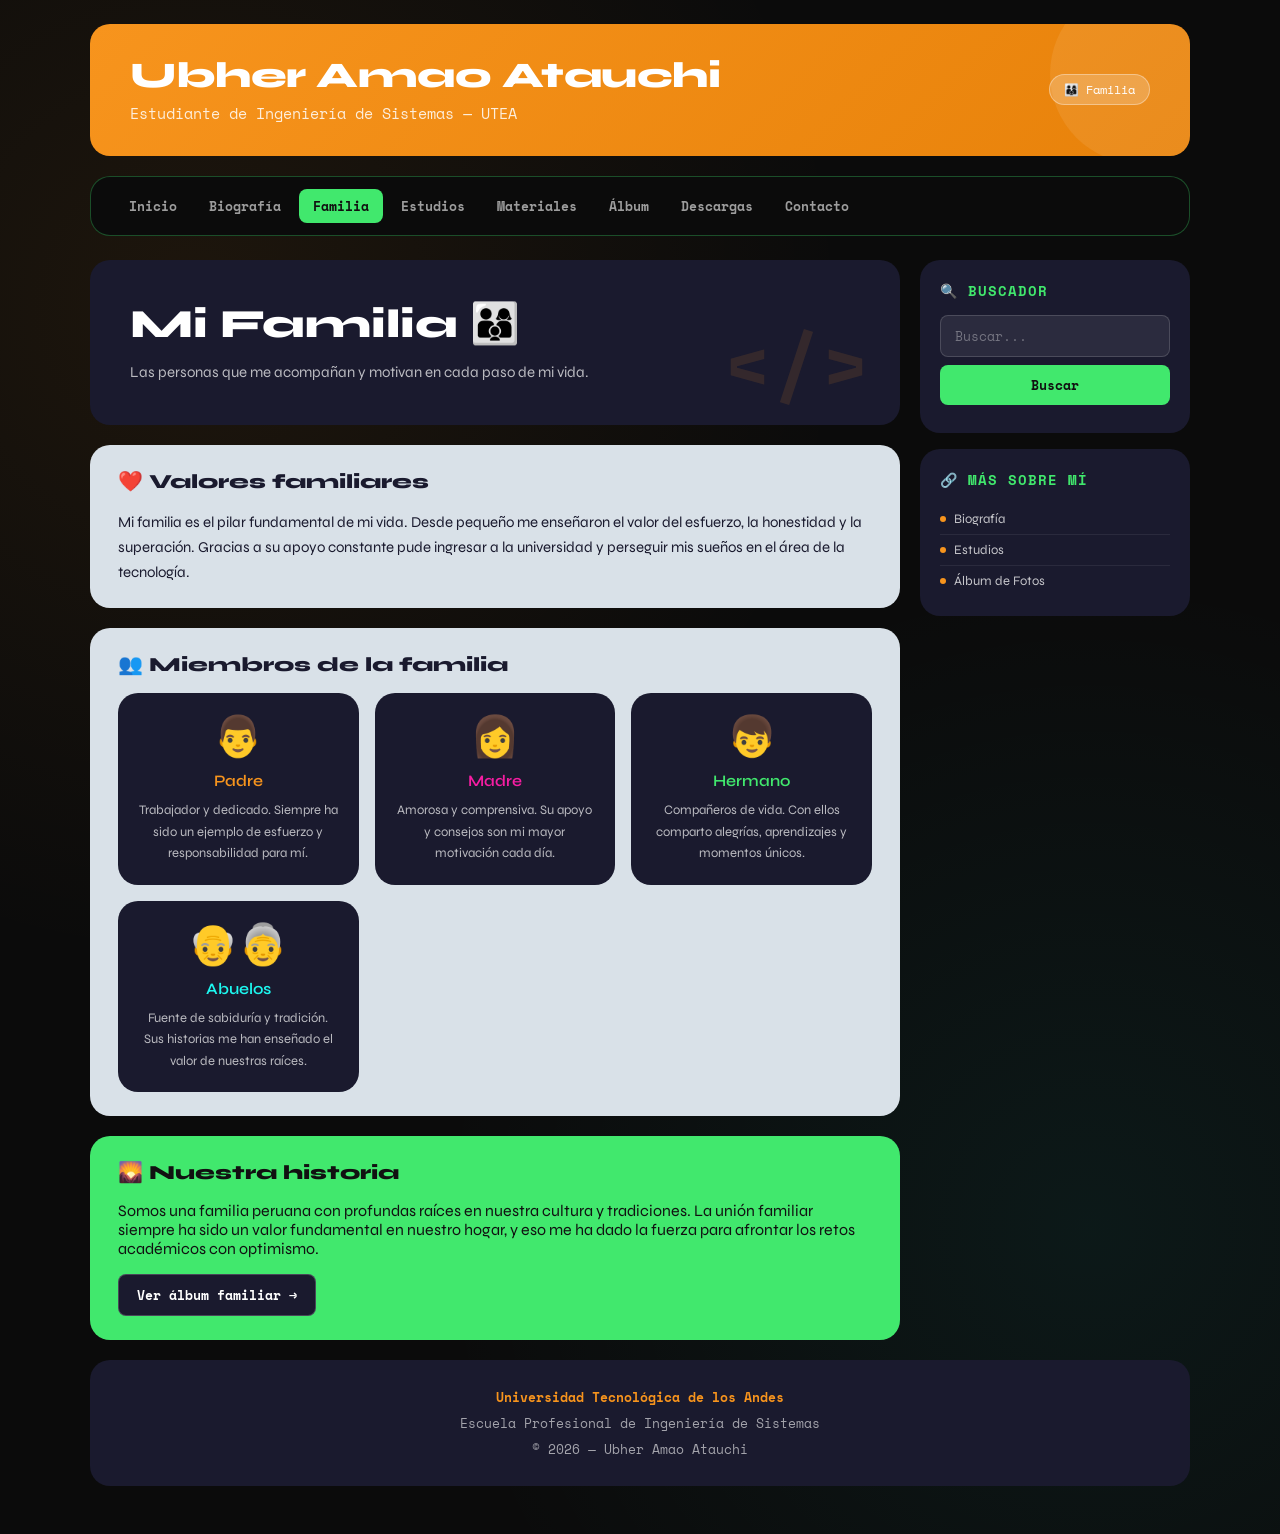
==== pages/familia.html @ 2daa9601 "Add files via upload" ====
<!DOCTYPE html>
<html lang="es">
<head>
  <meta charset="UTF-8">
  <meta name="viewport" content="width=device-width, initial-scale=1.0">
  <title>Familia — Ubher Amao Atauchi</title>
  <link rel="stylesheet" href="../assets/css/style.css">
</head>
<body>
<div class="contenedor">

  <header>
    <div class="header-texto">
      <h1>Ubher Amao Atauchi</h1>
      <p>Estudiante de Ingeniería de Sistemas — UTEA</p>
    </div>
    <span class="header-badge">👨‍👩‍👦 Familia</span>
  </header>

  <nav>
    <ul>
      <li><a href="../index.html">Inicio</a></li>
      <li><a href="biografia.html">Biografía</a></li>
      <li><a href="familia.html" class="activo">Familia</a></li>
      <li><a href="estudios.html">Estudios</a></li>
      <li><a href="materiales.html">Materiales</a></li>
      <li><a href="album.html">Álbum</a></li>
      <li><a href="descargas.html">Descargas</a></li>
      <li><a href="contacto.html">Contacto</a></li>
    </ul>
  </nav>

  <div class="contenido-central">
    <div class="main-content">

      <div class="hero">
        <h2>Mi Familia 👨‍👩‍👦</h2>
        <p>Las personas que me acompañan y motivan en cada paso de mi vida.</p>
      </div>

      <div class="card">
        <h2>❤️ Valores familiares</h2>
        <p>Mi familia es el pilar fundamental de mi vida. Desde pequeño me enseñaron el valor del esfuerzo, la honestidad y la superación. Gracias a su apoyo constante pude ingresar a la universidad y perseguir mis sueños en el área de la tecnología.</p>
      </div>

      <div class="card">
        <h2>👥 Miembros de la familia</h2>
        <div class="grid-2">
          <div class="card-oscura" style="padding:20px;">
            <div style="font-size:40px;text-align:center;margin-bottom:10px;">👨</div>
            <h3 style="text-align:center;color:var(--naranja);">Padre</h3>
            <p style="font-size:13px;color:rgba(255,255,255,0.7);text-align:center;margin-top:8px;">Trabajador y dedicado. Siempre ha sido un ejemplo de esfuerzo y responsabilidad para mí.</p>
          </div>
          <div class="card-oscura" style="padding:20px;">
            <div style="font-size:40px;text-align:center;margin-bottom:10px;">👩</div>
            <h3 style="text-align:center;color:var(--rosa);">Madre</h3>
            <p style="font-size:13px;color:rgba(255,255,255,0.7);text-align:center;margin-top:8px;">Amorosa y comprensiva. Su apoyo y consejos son mi mayor motivación cada día.</p>
          </div>
          <div class="card-oscura" style="padding:20px;">
            <div style="font-size:40px;text-align:center;margin-bottom:10px;">👦</div>
            <h3 style="text-align:center;color:var(--verde);">Hermano</h3>
            <p style="font-size:13px;color:rgba(255,255,255,0.7);text-align:center;margin-top:8px;">Compañeros de vida. Con ellos comparto alegrías, aprendizajes y momentos únicos.</p>
          </div>
          <div class="card-oscura" style="padding:20px;">
            <div style="font-size:40px;text-align:center;margin-bottom:10px;">👴👵</div>
            <h3 style="text-align:center;color:var(--cyan);">Abuelos</h3>
            <p style="font-size:13px;color:rgba(255,255,255,0.7);text-align:center;margin-top:8px;">Fuente de sabiduría y tradición. Sus historias me han enseñado el valor de nuestras raíces.</p>
          </div>
        </div>
      </div>

      <div class="card-verde" style="border-radius:20px;">
        <h2>🌄 Nuestra historia</h2>
        <p>Somos una familia peruana con profundas raíces en nuestra cultura y tradiciones. La unión familiar siempre ha sido un valor fundamental en nuestro hogar, y eso me ha dado la fuerza para afrontar los retos académicos con optimismo.</p>
        <div style="margin-top:16px;">
          <a href="album.html" class="btn btn-oscuro">Ver álbum familiar →</a>
        </div>
      </div>

    </div>

    <aside>
      <div class="aside-card">
        <h3>🔍 Buscador</h3>
        <div class="buscador">
          <input type="text" id="inputBusqueda" placeholder="Buscar...">
          <button class="btn btn-verde" id="btnBuscar">Buscar</button>
          <div id="resultadoBusqueda"></div>
        </div>
      </div>

      <div class="aside-card">
        <h3>🔗 Más sobre mí</h3>
        <div class="enlaces-rapidos">
          <a href="biografia.html"><span class="dot"></span>Biografía</a>
          <a href="estudios.html"><span class="dot"></span>Estudios</a>
          <a href="album.html"><span class="dot"></span>Álbum de Fotos</a>
        </div>
      </div>
    </aside>
  </div>

  <footer>
    <p><strong>Universidad Tecnológica de los Andes</strong></p>
    <p>Escuela Profesional de Ingeniería de Sistemas</p>
    <p>© 2026 — Ubher Amao Atauchi</p>
  </footer>

</div>
<script src="../assets/js/main.js"></script>
</body>
</html>
---- assets/css/style.css ----
@import url('https://fonts.googleapis.com/css2?family=Space+Mono:wght@400;700&family=Syne:wght@400;600;800&display=swap');

*, *::before, *::after {
  margin: 0;
  padding: 0;
  box-sizing: border-box;
}

:root {
  --naranja: #f7941d;
  --verde: #41e86d;
  --fondo-oscuro: #0b0b0b;
  --fondo-gris: #d9e1e8;
  --rosa: #f71da3;
  --cyan: #1df7f0;
  --blanco: #ffffff;
  --negro: #111111;
  --texto-oscuro: #1a1a2e;
  --acento: #f7941d;
  --radio-lg: 20px;
  --radio-md: 12px;
  --radio-sm: 8px;
}

html { scroll-behavior: smooth; }

body {
  font-family: 'Syne', sans-serif;
  background-color: var(--fondo-oscuro);
  background-image:
    radial-gradient(circle at 15% 20%, rgba(247,148,29,0.08) 0%, transparent 40%),
    radial-gradient(circle at 85% 80%, rgba(29,247,240,0.06) 0%, transparent 40%);
  min-height: 100vh;
  color: var(--texto-oscuro);
}

/* ── LAYOUT PRINCIPAL ── */
.contenedor {
  width: 92%;
  max-width: 1100px;
  margin: 0 auto;
  padding: 24px 0 48px;
}

/* ── HEADER ── */
header {
  background: linear-gradient(135deg, var(--naranja) 0%, #e8820a 100%);
  padding: 32px 40px;
  border-radius: var(--radio-lg);
  margin-bottom: 20px;
  display: flex;
  align-items: center;
  justify-content: space-between;
  flex-wrap: wrap;
  gap: 16px;
  position: relative;
  overflow: hidden;
}

header::before {
  content: '';
  position: absolute;
  top: -40px; right: -40px;
  width: 180px; height: 180px;
  background: rgba(255,255,255,0.08);
  border-radius: 50%;
}

.header-texto h1 {
  font-size: clamp(22px, 4vw, 36px);
  font-weight: 800;
  color: #fff;
  letter-spacing: -0.5px;
  line-height: 1.1;
}

.header-texto p {
  font-size: 15px;
  color: rgba(255,255,255,0.85);
  margin-top: 6px;
  font-family: 'Space Mono', monospace;
}

.header-badge {
  background: rgba(255,255,255,0.2);
  border: 1px solid rgba(255,255,255,0.35);
  color: #fff;
  font-size: 12px;
  font-family: 'Space Mono', monospace;
  padding: 6px 14px;
  border-radius: 50px;
  white-space: nowrap;
}

/* ── NAV ── */
nav {
  background: var(--fondo-oscuro);
  border: 1px solid rgba(65,232,109,0.3);
  padding: 12px 24px;
  border-radius: var(--radio-lg);
  margin-bottom: 24px;
  overflow-x: auto;
}

nav ul {
  list-style: none;
  display: flex;
  gap: 4px;
  flex-wrap: wrap;
}

nav ul li a {
  text-decoration: none;
  color: rgba(255,255,255,0.6);
  font-size: 13px;
  font-weight: 600;
  font-family: 'Space Mono', monospace;
  padding: 7px 14px;
  border-radius: var(--radio-sm);
  transition: all 0.2s;
  display: block;
  white-space: nowrap;
}

nav ul li a:hover,
nav ul li a.activo {
  background: var(--verde);
  color: var(--negro);
}

/* ── CUERPO PRINCIPAL: SECTION + ASIDE ── */
.contenido-central {
  display: flex;
  gap: 20px;
  margin-bottom: 20px;
  align-items: flex-start;
}

.main-content {
  flex: 3;
  display: flex;
  flex-direction: column;
  gap: 20px;
}

/* ── TARJETAS / CARDS ── */
.card {
  background: var(--fondo-gris);
  border-radius: var(--radio-lg);
  padding: 24px 28px;
}

.card-oscura {
  background: #1a1a2e;
  color: #fff;
  border-radius: var(--radio-lg);
  padding: 24px 28px;
}

.card-naranja {
  background: var(--naranja);
  border-radius: var(--radio-lg);
  padding: 24px 28px;
  color: #fff;
}

.card-verde {
  background: var(--verde);
  border-radius: var(--radio-lg);
  padding: 24px 28px;
  color: var(--negro);
}

.card-rosa {
  background: var(--rosa);
  border-radius: var(--radio-lg);
  padding: 24px 28px;
  color: #fff;
}

.card-cyan {
  background: var(--cyan);
  border-radius: var(--radio-lg);
  padding: 24px 28px;
  color: var(--negro);
}

.card h2, .card-oscura h2, .card-naranja h2, .card-verde h2 {
  font-size: 20px;
  font-weight: 800;
  margin-bottom: 16px;
}

.card h3, .card-oscura h3 {
  font-size: 16px;
  font-weight: 600;
  margin-bottom: 10px;
}

.card p, .card-oscura p {
  font-size: 15px;
  line-height: 1.65;
}

/* ── ASIDE ── */
aside {
  flex: 1;
  display: flex;
  flex-direction: column;
  gap: 16px;
  min-width: 220px;
}

.aside-card {
  background: #1a1a2e;
  border-radius: var(--radio-lg);
  padding: 20px;
  color: #fff;
}

.aside-card h3 {
  font-size: 14px;
  font-weight: 700;
  font-family: 'Space Mono', monospace;
  color: var(--verde);
  margin-bottom: 14px;
  text-transform: uppercase;
  letter-spacing: 1px;
}

/* ── BUSCADOR ── */
.buscador {
  display: flex;
  flex-direction: column;
  gap: 8px;
}

.buscador input {
  width: 100%;
  padding: 10px 14px;
  border-radius: var(--radio-sm);
  border: 1px solid rgba(255,255,255,0.15);
  background: rgba(255,255,255,0.08);
  color: #fff;
  font-size: 13px;
  font-family: 'Space Mono', monospace;
  outline: none;
  transition: border 0.2s;
}

.buscador input:focus {
  border-color: var(--verde);
}

.buscador input::placeholder { color: rgba(255,255,255,0.35); }

.btn {
  padding: 10px 18px;
  border-radius: var(--radio-sm);
  border: none;
  font-size: 13px;
  font-weight: 700;
  font-family: 'Space Mono', monospace;
  cursor: pointer;
  transition: all 0.2s;
  text-decoration: none;
  display: inline-block;
  text-align: center;
}

.btn-verde { background: var(--verde); color: var(--negro); }
.btn-verde:hover { background: #2dd158; }
.btn-naranja { background: var(--naranja); color: #fff; }
.btn-naranja:hover { background: #e0820a; }
.btn-oscuro { background: #1a1a2e; color: #fff; border: 1px solid rgba(255,255,255,0.2); }
.btn-oscuro:hover { background: #252545; }
.btn-cyan { background: var(--cyan); color: var(--negro); }

/* ── ENLACES RÁPIDOS ASIDE ── */
.enlaces-rapidos a {
  display: flex;
  align-items: center;
  gap: 8px;
  text-decoration: none;
  color: rgba(255,255,255,0.75);
  font-size: 13px;
  padding: 7px 0;
  border-bottom: 1px solid rgba(255,255,255,0.07);
  transition: color 0.2s;
}

.enlaces-rapidos a:last-child { border-bottom: none; }
.enlaces-rapidos a:hover { color: var(--verde); }
.enlaces-rapidos .dot {
  width: 6px; height: 6px;
  background: var(--naranja);
  border-radius: 50%;
  flex-shrink: 0;
}

/* ── GRIDS ── */
.grid-2 { display: grid; grid-template-columns: repeat(auto-fit, minmax(240px, 1fr)); gap: 16px; }
.grid-3 { display: grid; grid-template-columns: repeat(auto-fit, minmax(180px, 1fr)); gap: 16px; }
.grid-fotos { display: grid; grid-template-columns: repeat(auto-fill, minmax(200px, 1fr)); gap: 12px; }

/* ── FOTO CARD ── */
.foto-item {
  border-radius: var(--radio-md);
  overflow: hidden;
  background: #1a1a2e;
  aspect-ratio: 4/3;
  display: flex;
  align-items: center;
  justify-content: center;
  position: relative;
  border: 1px solid rgba(255,255,255,0.1);
}

.foto-placeholder {
  width: 100%;
  height: 100%;
  display: flex;
  flex-direction: column;
  align-items: center;
  justify-content: center;
  gap: 8px;
  color: rgba(255,255,255,0.4);
  font-size: 12px;
  font-family: 'Space Mono', monospace;
  text-align: center;
  padding: 12px;
}

.foto-placeholder .icono { font-size: 32px; }

.foto-label {
  position: absolute;
  bottom: 0; left: 0; right: 0;
  background: rgba(0,0,0,0.7);
  color: #fff;
  font-size: 11px;
  font-family: 'Space Mono', monospace;
  padding: 6px 10px;
  text-align: center;
}

/* ── DESCARGA ITEM ── */
.descarga-item {
  display: flex;
  align-items: center;
  gap: 14px;
  padding: 16px;
  background: var(--fondo-gris);
  border-radius: var(--radio-md);
  text-decoration: none;
  color: var(--negro);
  transition: all 0.2s;
  border: 1px solid transparent;
}

.descarga-item:hover {
  border-color: var(--naranja);
  background: #fff;
  transform: translateX(4px);
}

.descarga-icono {
  width: 44px; height: 44px;
  border-radius: var(--radio-sm);
  display: flex; align-items: center; justify-content: center;
  font-size: 20px;
  flex-shrink: 0;
}

.descarga-info { flex: 1; }
.descarga-info strong { font-size: 14px; font-weight: 700; display: block; }
.descarga-info span { font-size: 12px; color: #666; font-family: 'Space Mono', monospace; }

/* ── TEMA CARD ── */
.tema-card {
  background: #1a1a2e;
  color: #fff;
  border-radius: var(--radio-md);
  padding: 16px 18px;
  border-left: 3px solid var(--naranja);
}

.tema-card h4 { font-size: 14px; font-weight: 700; margin-bottom: 6px; color: var(--naranja); }
.tema-card p { font-size: 13px; line-height: 1.5; color: rgba(255,255,255,0.7); }
.tema-card ul { list-style: none; padding: 0; }
.tema-card ul li { font-size: 13px; color: rgba(255,255,255,0.7); padding: 3px 0; }
.tema-card ul li::before { content: '▸ '; color: var(--verde); }

/* ── HERO INICIO ── */
.hero {
  background: #1a1a2e;
  border-radius: var(--radio-lg);
  padding: 40px;
  color: #fff;
  position: relative;
  overflow: hidden;
}

.hero::after {
  content: '</>';
  position: absolute;
  right: 30px; bottom: 20px;
  font-size: 80px;
  font-family: 'Space Mono', monospace;
  color: rgba(247,148,29,0.12);
  font-weight: 700;
  line-height: 1;
}

.hero h2 { font-size: clamp(24px, 5vw, 40px); font-weight: 800; margin-bottom: 12px; }
.hero p { font-size: 15px; color: rgba(255,255,255,0.7); line-height: 1.7; max-width: 600px; }

.tag {
  display: inline-block;
  font-size: 11px;
  font-family: 'Space Mono', monospace;
  padding: 4px 10px;
  border-radius: 50px;
  margin: 4px 4px 4px 0;
  font-weight: 700;
}

.tag-naranja { background: rgba(247,148,29,0.2); color: var(--naranja); border: 1px solid rgba(247,148,29,0.4); }
.tag-verde { background: rgba(65,232,109,0.15); color: var(--verde); border: 1px solid rgba(65,232,109,0.3); }
.tag-cyan { background: rgba(29,247,240,0.15); color: var(--cyan); border: 1px solid rgba(29,247,240,0.3); }
.tag-rosa { background: rgba(247,29,163,0.15); color: var(--rosa); border: 1px solid rgba(247,29,163,0.4); }

/* ── FOOTER ── */
footer {
  background: #1a1a2e;
  color: rgba(255,255,255,0.6);
  text-align: center;
  padding: 24px;
  border-radius: var(--radio-lg);
  font-size: 13px;
  font-family: 'Space Mono', monospace;
  line-height: 2;
  margin-top: 8px;
}

footer strong { color: var(--naranja); }

/* ── SEPARADOR ── */
hr.sep {
  border: none;
  border-top: 1px solid rgba(0,0,0,0.1);
  margin: 16px 0;
}

hr.sep-oscuro {
  border: none;
  border-top: 1px solid rgba(255,255,255,0.1);
  margin: 16px 0;
}

/* ── TABLA ── */
table.tabla {
  width: 100%;
  border-collapse: collapse;
  font-size: 14px;
}

table.tabla th {
  background: var(--naranja);
  color: #fff;
  padding: 10px 14px;
  text-align: left;
  font-weight: 700;
}

table.tabla td {
  padding: 10px 14px;
  border-bottom: 1px solid rgba(0,0,0,0.07);
}

table.tabla tr:nth-child(even) td { background: rgba(0,0,0,0.03); }

/* ── RESPONSIVE ── */
@media (max-width: 768px) {
  .contenido-central { flex-direction: column; }
  aside { min-width: unset; }
  nav ul { gap: 2px; }
  .hero { padding: 24px; }
  header { padding: 22px 20px; }
}

@media (max-width: 480px) {
  .contenedor { width: 96%; padding: 16px 0 32px; }
  .grid-fotos { grid-template-columns: repeat(auto-fill, minmax(140px, 1fr)); }
}
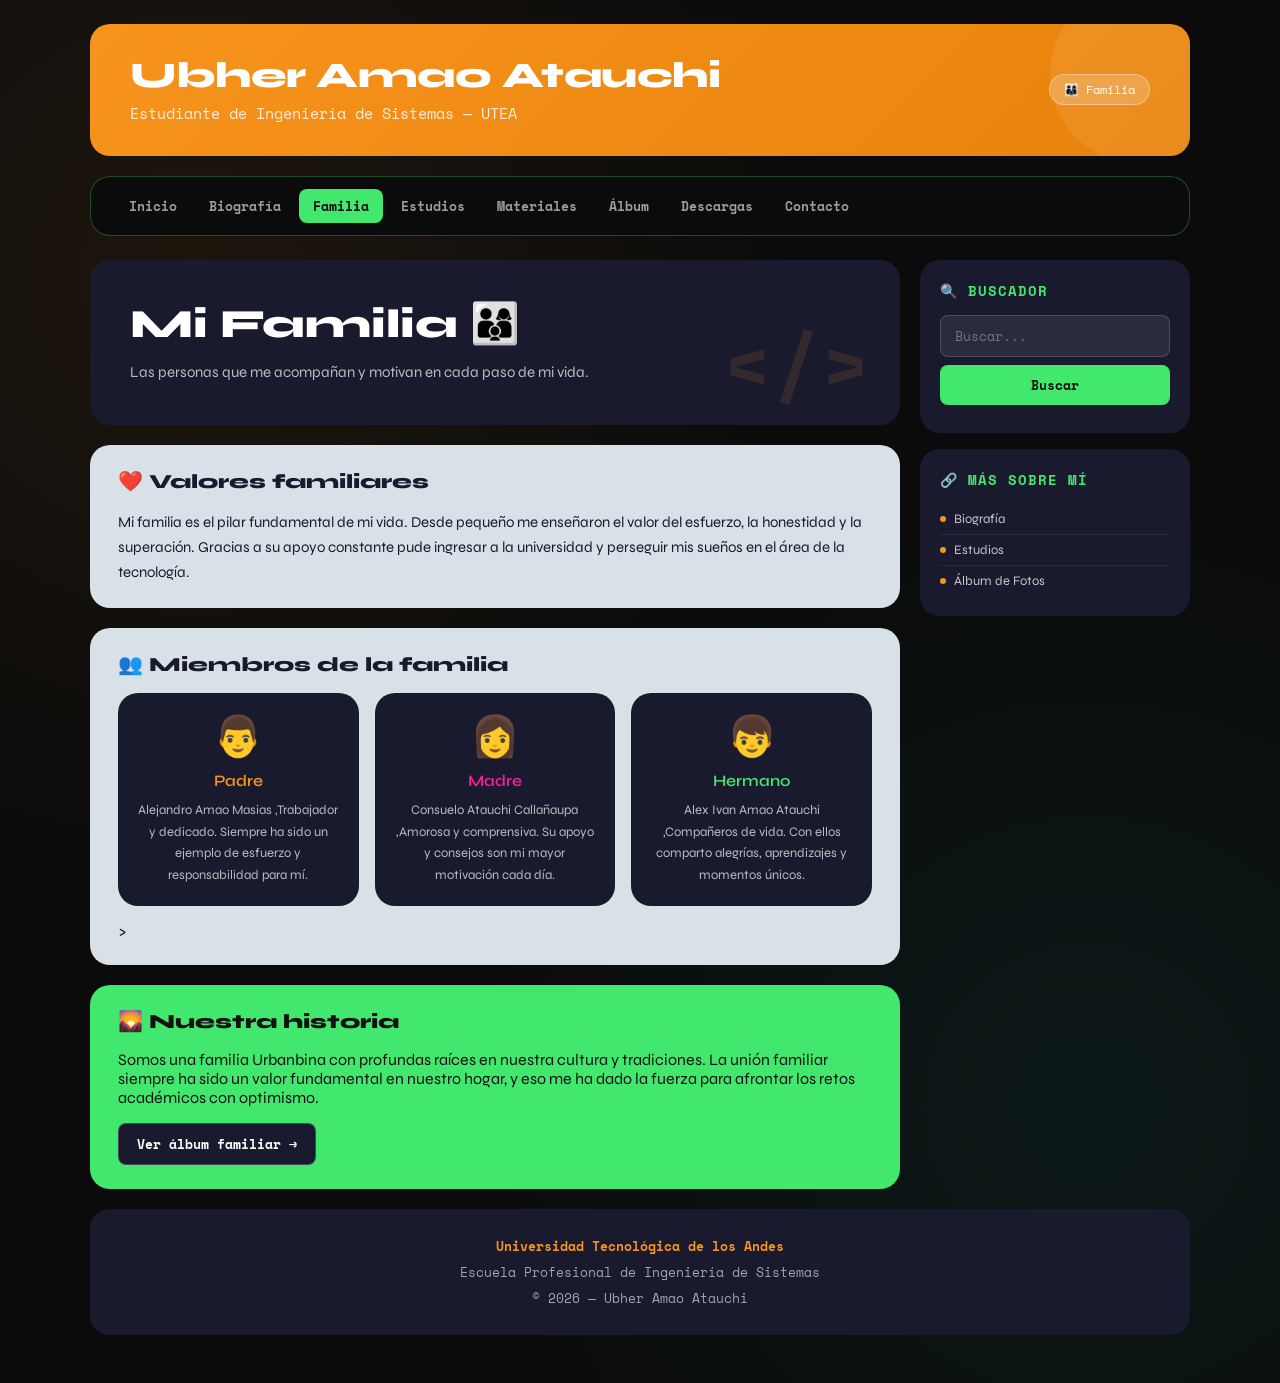
==== commit 65d2fc9c: "Update family descriptions in familia.html" ====
--- a/pages/familia.html
+++ b/pages/familia.html
@@ -49,29 +49,24 @@
           <div class="card-oscura" style="padding:20px;">
             <div style="font-size:40px;text-align:center;margin-bottom:10px;">👨</div>
             <h3 style="text-align:center;color:var(--naranja);">Padre</h3>
-            <p style="font-size:13px;color:rgba(255,255,255,0.7);text-align:center;margin-top:8px;">Trabajador y dedicado. Siempre ha sido un ejemplo de esfuerzo y responsabilidad para mí.</p>
+            <p style="font-size:13px;color:rgba(255,255,255,0.7);text-align:center;margin-top:8px;">Alejandro Amao Masias ,Trabajador y dedicado. Siempre ha sido un ejemplo de esfuerzo y responsabilidad para mí.</p>
           </div>
           <div class="card-oscura" style="padding:20px;">
             <div style="font-size:40px;text-align:center;margin-bottom:10px;">👩</div>
             <h3 style="text-align:center;color:var(--rosa);">Madre</h3>
-            <p style="font-size:13px;color:rgba(255,255,255,0.7);text-align:center;margin-top:8px;">Amorosa y comprensiva. Su apoyo y consejos son mi mayor motivación cada día.</p>
+            <p style="font-size:13px;color:rgba(255,255,255,0.7);text-align:center;margin-top:8px;">Consuelo Atauchi Callañaupa ,Amorosa y comprensiva. Su apoyo y consejos son mi mayor motivación cada día.</p>
           </div>
           <div class="card-oscura" style="padding:20px;">
             <div style="font-size:40px;text-align:center;margin-bottom:10px;">👦</div>
             <h3 style="text-align:center;color:var(--verde);">Hermano</h3>
-            <p style="font-size:13px;color:rgba(255,255,255,0.7);text-align:center;margin-top:8px;">Compañeros de vida. Con ellos comparto alegrías, aprendizajes y momentos únicos.</p>
-          </div>
-          <div class="card-oscura" style="padding:20px;">
-            <div style="font-size:40px;text-align:center;margin-bottom:10px;">👴👵</div>
-            <h3 style="text-align:center;color:var(--cyan);">Abuelos</h3>
-            <p style="font-size:13px;color:rgba(255,255,255,0.7);text-align:center;margin-top:8px;">Fuente de sabiduría y tradición. Sus historias me han enseñado el valor de nuestras raíces.</p>
-          </div>
+            <p style="font-size:13px;color:rgba(255,255,255,0.7);text-align:center;margin-top:8px;">Alex Ivan Amao Atauchi ,Compañeros de vida. Con ellos comparto alegrías, aprendizajes y momentos únicos.</p>
+          </div>>
         </div>
       </div>
 
       <div class="card-verde" style="border-radius:20px;">
         <h2>🌄 Nuestra historia</h2>
-        <p>Somos una familia peruana con profundas raíces en nuestra cultura y tradiciones. La unión familiar siempre ha sido un valor fundamental en nuestro hogar, y eso me ha dado la fuerza para afrontar los retos académicos con optimismo.</p>
+        <p>Somos una familia Urbanbina con profundas raíces en nuestra cultura y tradiciones. La unión familiar siempre ha sido un valor fundamental en nuestro hogar, y eso me ha dado la fuerza para afrontar los retos académicos con optimismo.</p>
         <div style="margin-top:16px;">
           <a href="album.html" class="btn btn-oscuro">Ver álbum familiar →</a>
         </div>
